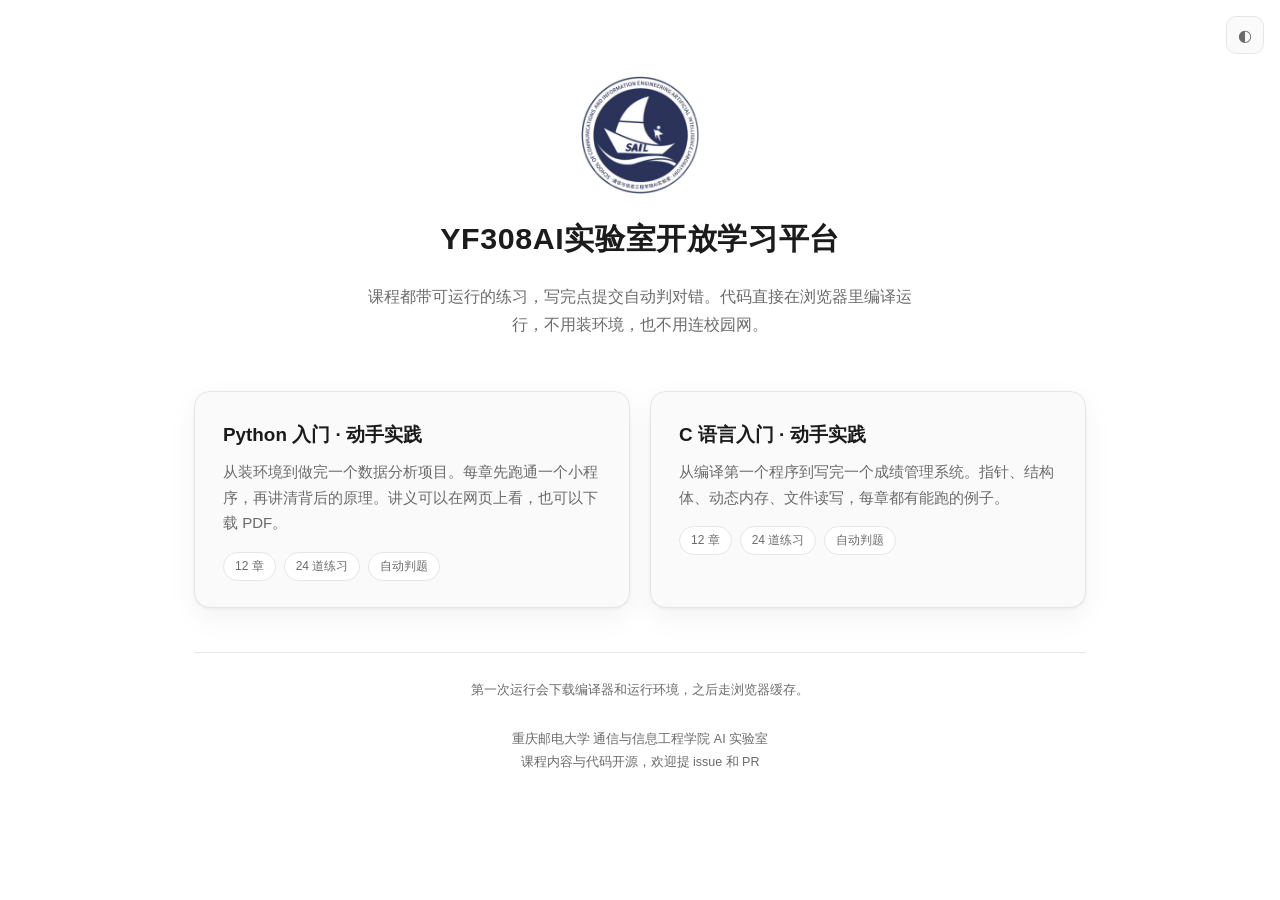
==== index.html @ ec59ad82 "C 与 Python 开放学习平台：代码全部在浏览器里跑 从 yf308-course 拿来两门课的讲义、练习和判题规则，去掉实验室服务器依赖。 Python 走 Pyodide，C 走 WebAss" ====
<!doctype html>
<html lang="zh">
<head>
<meta charset="utf-8">
<meta name="viewport" content="width=device-width, initial-scale=1">
<title>YF308AI实验室开放学习平台</title>
<link rel="icon" href="assets/favicon.png">
<link rel="apple-touch-icon" href="assets/logo-180.png">
<script src="assets/theme.js"></script>
<style>
:root{
  --bg:#ffffff; --fg:#1b1b1b; --muted:#6b6b6b; --line:#e6e6e6; --card:#fafafa;
  --brand:#30385c; --shadow:0 1px 3px rgba(0,0,0,.06),0 10px 30px rgba(0,0,0,.05);
}
:root[data-theme=dark]{
  --bg:#121316; --fg:#eceded; --muted:#9a9c9f; --line:#2a2c31; --card:#191b1f;
  --brand:#9fb0e8; --shadow:0 1px 3px rgba(0,0,0,.4),0 10px 30px rgba(0,0,0,.35);
}
*{box-sizing:border-box}
body{margin:0;background:var(--bg);color:var(--fg);font-size:16px;line-height:1.75;
  font-family:-apple-system,"Segoe UI",Roboto,"PingFang SC","Microsoft YaHei",sans-serif;
  -webkit-font-smoothing:antialiased}
a{color:inherit;text-decoration:none}
.theme{position:fixed;top:16px;right:16px;width:38px;height:38px;border-radius:10px;cursor:pointer;
  background:var(--card);border:1px solid var(--line);color:var(--muted);font-size:16px}
.wrap{max-width:940px;margin:0 auto;padding:76px 24px 60px}
.head{display:flex;flex-direction:column;align-items:center;text-align:center;gap:18px;margin-bottom:52px}
.head img{width:118px;height:118px}
.head h1{font-size:1.9rem;font-weight:700;margin:0;letter-spacing:.02em}
.head p{color:var(--muted);margin:0;max-width:560px}
.cards{display:grid;grid-template-columns:repeat(auto-fit,minmax(310px,1fr));gap:20px}
.card{display:block;background:var(--card);border:1px solid var(--line);border-radius:16px;
  padding:26px 28px;box-shadow:var(--shadow);transition:transform .15s,border-color .15s}
.card:hover{transform:translateY(-3px);border-color:var(--brand)}
.card h2{font-size:1.18rem;margin:0 0 8px;font-weight:680}
.card p{color:var(--muted);font-size:.94rem;margin:0 0 16px;line-height:1.7}
.meta{display:flex;flex-wrap:wrap;gap:8px}
.pill{font-size:12px;color:var(--muted);background:var(--bg);border:1px solid var(--line);
  border-radius:20px;padding:3px 11px}
.status{margin-top:44px;border-top:1px solid var(--line);padding-top:26px;
  color:var(--muted);font-size:13px;text-align:center;min-height:22px}
.foot{margin-top:26px;color:var(--muted);font-size:12.5px;text-align:center;line-height:1.9}
@media(max-width:620px){.wrap{padding:52px 18px 40px}.head img{width:92px;height:92px}.head h1{font-size:1.5rem}}
</style>
</head>
<body>
<button class="theme" onclick="toggleTheme()" title="切换深浅色">◐</button>
<div class="wrap">
  <div class="head">
    <img src="assets/logo.png" alt="YF308AI实验室">
    <h1>YF308AI实验室开放学习平台</h1>
    <p>课程都带可运行的练习，写完点提交自动判对错。代码直接在浏览器里编译运行，不用装环境，也不用连校园网。</p>
  </div>

  <div class="cards">
    <a class="card" href="python/index.html">
      <h2>Python 入门 · 动手实践</h2>
      <p>从装环境到做完一个数据分析项目。每章先跑通一个小程序，再讲清背后的原理。讲义可以在网页上看，也可以下载 PDF。</p>
      <div class="meta"><span class="pill">12 章</span><span class="pill">24 道练习</span><span class="pill">自动判题</span></div>
    </a>
    <a class="card" href="c/index.html">
      <h2>C 语言入门 · 动手实践</h2>
      <p>从编译第一个程序到写完一个成绩管理系统。指针、结构体、动态内存、文件读写，每章都有能跑的例子。</p>
      <div class="meta"><span class="pill">12 章</span><span class="pill">24 道练习</span><span class="pill">自动判题</span></div>
    </a>
  </div>

  <div class="status" id="status">第一次运行会下载编译器和运行环境，之后走浏览器缓存。</div>

  <div class="foot">
    重庆邮电大学 通信与信息工程学院 AI 实验室<br>
    课程内容与代码开源，欢迎提 issue 和 PR
  </div>
</div>
</body>
</html>
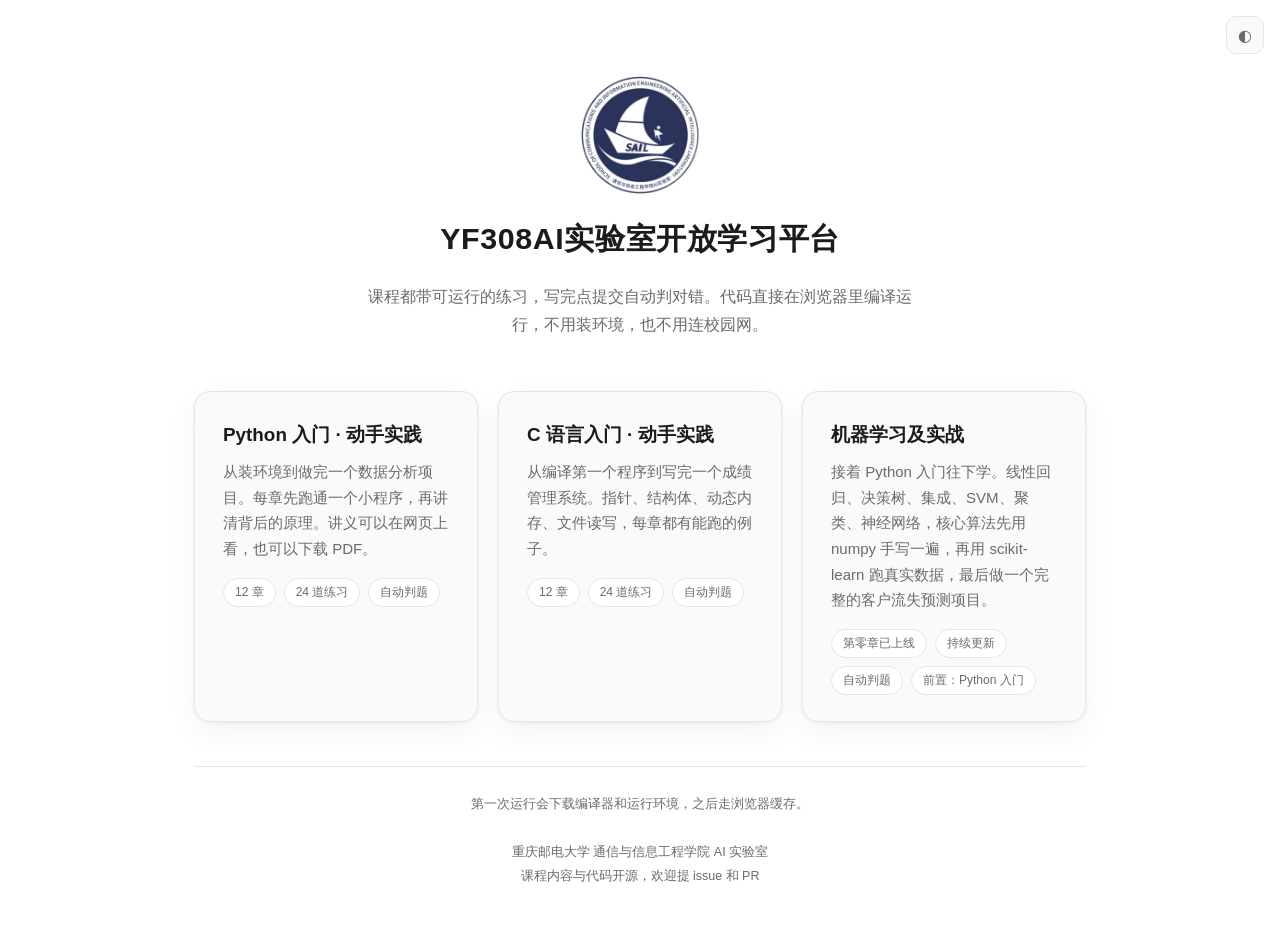
==== commit 192c24a1: "新增机器学习及实战课程，上线第零章：认识机器学习 - ml/：课程页面，讲义支持 KaTeX 公式，配图 7 张，2 道自动判题练习 - 讲义渲染 lecture.js 支持公式；判题 runner." ====
--- a/index.html
+++ b/index.html
@@ -28,7 +28,7 @@
 .head img{width:118px;height:118px}
 .head h1{font-size:1.9rem;font-weight:700;margin:0;letter-spacing:.02em}
 .head p{color:var(--muted);margin:0;max-width:560px}
-.cards{display:grid;grid-template-columns:repeat(auto-fit,minmax(310px,1fr));gap:20px}
+.cards{display:grid;grid-template-columns:repeat(auto-fit,minmax(270px,1fr));gap:20px}
 .card{display:block;background:var(--card);border:1px solid var(--line);border-radius:16px;
   padding:26px 28px;box-shadow:var(--shadow);transition:transform .15s,border-color .15s}
 .card:hover{transform:translateY(-3px);border-color:var(--brand)}
@@ -63,6 +63,11 @@
       <p>从编译第一个程序到写完一个成绩管理系统。指针、结构体、动态内存、文件读写，每章都有能跑的例子。</p>
       <div class="meta"><span class="pill">12 章</span><span class="pill">24 道练习</span><span class="pill">自动判题</span></div>
     </a>
+    <a class="card" href="ml/index.html">
+      <h2>机器学习及实战</h2>
+      <p>接着 Python 入门往下学。线性回归、决策树、集成、SVM、聚类、神经网络，核心算法先用 numpy 手写一遍，再用 scikit-learn 跑真实数据，最后做一个完整的客户流失预测项目。</p>
+      <div class="meta"><span class="pill">第零章已上线</span><span class="pill">持续更新</span><span class="pill">自动判题</span><span class="pill">前置：Python 入门</span></div>
+    </a>
   </div>
 
   <div class="status" id="status">第一次运行会下载编译器和运行环境，之后走浏览器缓存。</div>
